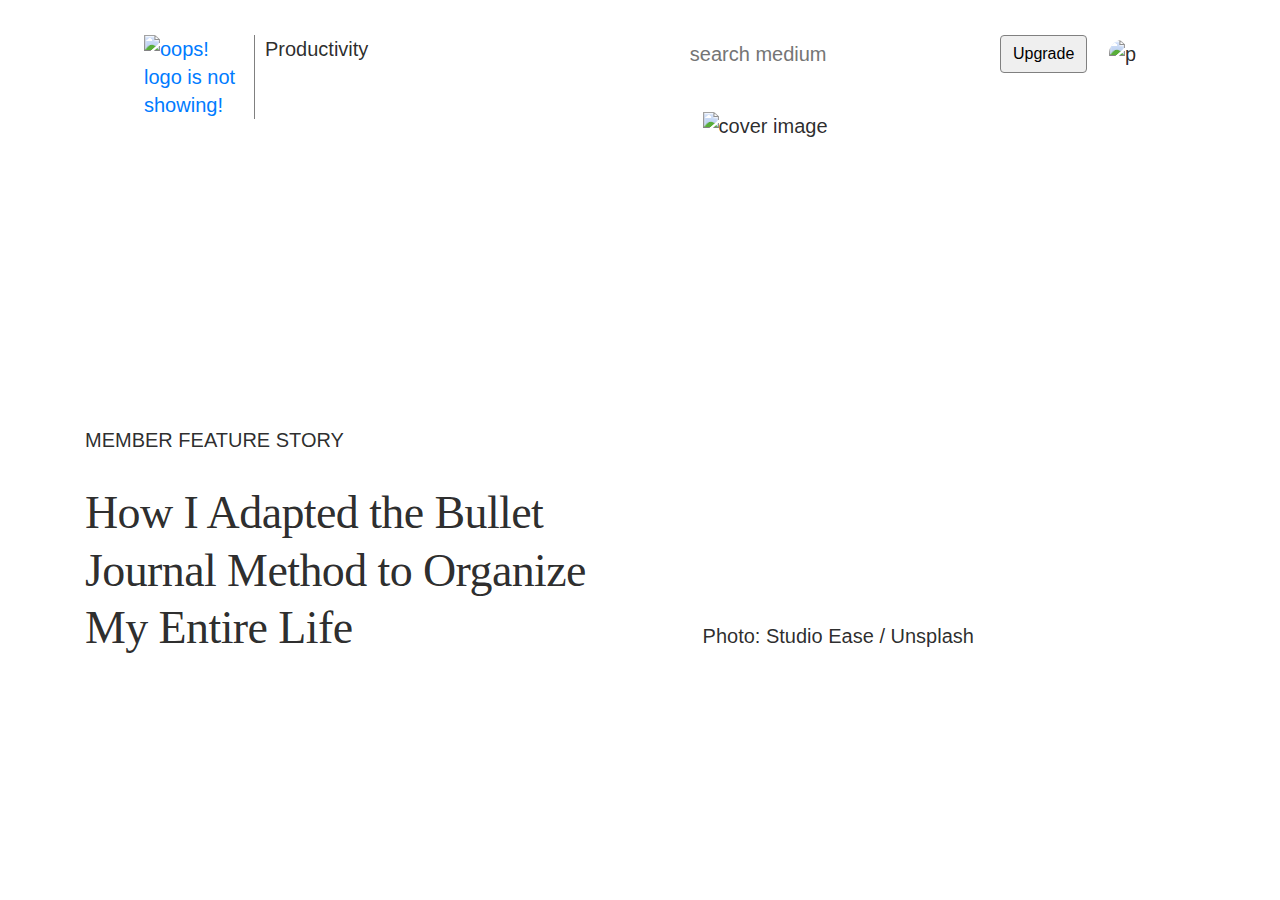
==== blog.html @ 579cd405 "Blog page has started." ====
<!DOCTYPE html>
<html lang="en">

<head>
    <meta charset="UTF-8">
    <meta name="viewport" content="width=device-width, initial-scale=1.0">
    <meta http-equiv="X-UA-Compatible" content="ie=edge">


    <link rel="stylesheet" href="https://maxcdn.bootstrapcdn.com/bootstrap/4.2.1/css/bootstrap.min.css">
    <link rel="stylesheet" href="https://use.fontawesome.com/releases/v5.3.1/css/all.css" integrity="sha384-mzrmE5qonljUremFsqc01SB46JvROS7bZs3IO2EmfFsd15uHvIt+Y8vEf7N7fWAU"
        crossorigin="anonymous">


    <!-- jQuery library -->
    <script src="https://ajax.googleapis.com/ajax/libs/jquery/3.3.1/jquery.min.js"></script>

    <!-- Popper JS -->
    <script src="https://cdnjs.cloudflare.com/ajax/libs/popper.js/1.14.6/umd/popper.min.js"></script>

    <!-- Latest compiled JavaScript -->
    <script src="https://maxcdn.bootstrapcdn.com/bootstrap/4.2.1/js/bootstrap.min.js"></script>

    <!-- Own css file -->
    <link rel="stylesheet" type="text/css" href="css/style.css">

    <title>Blog</title>
</head>

<body>
    <div class="main-body">
        <div class="main-container-box">
            <div class="main-container">
                <!--Header Component Begins-->
                <div class="medium-header">
                    <div class="medium-header-iconbar">
                        <div class="left-icon-box">
                            <div class="left-icon">
                                <a href="#">
                                    <span class="medium-logo">
                                        <img src="https://upload.wikimedia.org/wikipedia/commons/thumb/b/b1/Medium_logo_Wordmark_Black.svg/2000px-Medium_logo_Wordmark_Black.svg.png"
                                            style="max-width: 100px;" alt="oops! logo is not showing!">
                                    </span>
                                </a>
                            </div>
                            <div class="left-topic">
                                <a class="medium-topic link link--noUnderline" href="https://medium.com/topic/productivity">Productivity</a>
                            </div>
                        </div>
                        <div class="right-icon-box">

                            <div class="right-icon">
                                <div class="search-icon">
                                    <i class="fas hover-black fa-search"></i>
                                </div>
                                <div class="search-medium">
                                    <input type="text" id="search-text" placeholder="search medium">
                                </div>
                                <div class="bell-icon">
                                    <i class="far hover-black fa-bell"></i>
                                </div>
                                <div class="upgrade">
                                    <button type="button" class="btn hover-black btn-upgrade">Upgrade</button>
                                </div>
                                <div class="profile">
                                    <img src="https://cdn-images-1.medium.com/fit/c/32/32/0*CBsPYm2P1EeDtfSN" alt="p">
                                </div>




                            </div>
                        </div>
                    </div>
                </div>
                <!--Header Component Ends-->

                <div class="blog-container">
                    <div class="blog-action"></div>
                    <div class="blog-header">
                        <div class="blog-cover-container">
                            <div class="cover-text-box">
                                <div class="medium-caption-box">
                                    <p class="cap-text accentColor--textNormal u-marginBottom12">Member Feature Story</p>
                                </div>
                                <h1 class="medium-h1 marginBottom12">How I Adapted the Bullet Journal Method to
                                    Organize My Entire Life</h1>
                            </div>
                            <div class="cover-image-box">
                                <div class="cover-image">
                                    <img src="https://cdn-images-1.medium.com/max/1600/1*u1QFySlQlYqBUCV_nRx9Tw.jpeg"
                                        alt="cover image">
                                </div>
                                <div class="cover-image-caption"><span
                                        class="caption">
                                        <p class="caption-text">
                                            Photo: 
                                            <a href="https://unsplash.com/photos/6GPBVYLapYQ?utm_source=unsplash&amp;utm_medium=referral&amp;utm_content=creditCopyText" class="link" target="_blank">
                                                Studio Ease
                                            </a>
                                            /
                                            <a href="https://unsplash.com/?utm_source=unsplash&amp;utm_medium=referral&amp;utm_content=creditCopyText" class="link" target="_blank">
                                                Unsplash
                                            </a>
                                        </p>
                                    </span></div>
                            </div>
                        </div>
                    </div>
                    <div class="blog-body"></div>
                    <div class="blog-footer"></div>
                </div>

            </div>
        </div>
    </div>
</body>

</html>
---- css/style.css ----
body {
  font-family: medium-content-sans-serif-font,-apple-system,BlinkMacSystemFont,"Segoe UI",Roboto,Oxygen,Ubuntu,Cantarell,"Open Sans","Helvetica Neue",sans-serif;
  letter-spacing: 0;
  font-weight: 400;
  font-style: normal;
  text-rendering: optimizeLegibility;
  color: rgba(0, 0, 0, 0.84);
  font-size: 20px;
  line-height: 1.4; }

.main-container {
  margin: auto;
  max-width: 100%;
  padding-left: 20px !important;
  padding-right: 20px !important; }
  .main-container .header .medium a .logo img {
    max-width: 40px; }

.left-icon-box {
  position: relative; }

.right-icon-box {
  position: relative;
  float: right; }
  .right-icon-box .right-icon div {
    display: inline-flex;
    flex-direction: row;
    justify-content: flex-end;
    margin-left: 16px;
    vertical-align: middle; }
    .right-icon-box .right-icon div.profile img {
      border-radius: 100%; }
    .right-icon-box .right-icon div #search-text {
      border: none; }
      .right-icon-box .right-icon div #search-text:focus {
        outline: none; }
  .right-icon-box .right-icon div > * {
    cursor: pointer; }

.medium-header-iconbar {
  height: 42px !important;
  padding-left: 20px !important;
  padding-right: 20px !important;
  margin-left: auto !important;
  margin-right: auto !important; }
  .medium-header-iconbar .left-icon-box,
  .medium-header-iconbar .right-icon-box {
    display: inline-flex; }
  .medium-header-iconbar .left-icon {
    margin-right: 10px; }
  .medium-header-iconbar .left-topic {
    border-left: solid 1px gray; }
    .medium-header-iconbar .left-topic .medium-topic {
      vertical-align: baseline;
      font-size: 20px;
      margin-left: 10px; }

.medium-header {
  max-width: 1032px !important;
  margin: 35px auto; }

.btn-upgrade {
  border-color: gray; }

.hover-black:hover {
  border-color: black; }

.link--noUnderline {
  text-decoration: none; }

.link, .link:hover {
  text-decoration: none;
  cursor: pointer;
  color: inherit; }

.cap-text {
  text-transform: uppercase !important; }

.marginBottom12 {
  margin-bottom: 12px !important; }

.medium-h1 {
  font-family: medium-content-title-font, medium-marketing-display-font, Georgia, Cambria, "Times New Roman", Times, serif !important;
  font-style: normal !important;
  font-weight: 400 !important;
  font-size: 46px;
  color: rgba(0, 0, 0, 0.84);
  line-height: 1.25em;
  letter-spacing: -.6px !important; }

p {
  margin-bottom: 30px; }

.nav-item {
  display: inline-block;
  color: rgba(0, 0, 0, 0.54) !important;
  fill: rgba(0, 0, 0, 0.54) !important; }
  .nav-item .nav-text a {
    color: rgba(0, 0, 0, 0.54) !important;
    font-family: medium-content-sans-serif-font, "Lucida Grande", "Lucida Sans Unicode", "Lucida Sans", Geneva, Arial, sans-serif !important;
    font-size: 12px !important;
    line-height: 20px !important;
    font-style: normal !important;
    letter-spacing: .05em !important;
    text-transform: uppercase;
    padding: 0 !important;
    margin-right: 24px; }
    .nav-item .nav-text a:hover {
      color: black !important; }

.medium-navigation-bar nav {
  padding: 0 !important; }

.blog-container {
  margin: 0 65px; }
  .blog-container .blog-header .cover-text-box {
    display: inline-block;
    max-width: 612px;
    width: 100%;
    padding: 60px 60px 32px 0;
    -webkit-box-sizing: border-box;
    box-sizing: border-box; }
  .blog-container .blog-header .cover-image-box {
    display: inline-block; }
    .blog-container .blog-header .cover-image-box .cover-image img {
      height: 60vh;
      min-height: 500px; }
    .blog-container .blog-header .cover-image-box .cover-image-caption {
      padding-top: 10px; }
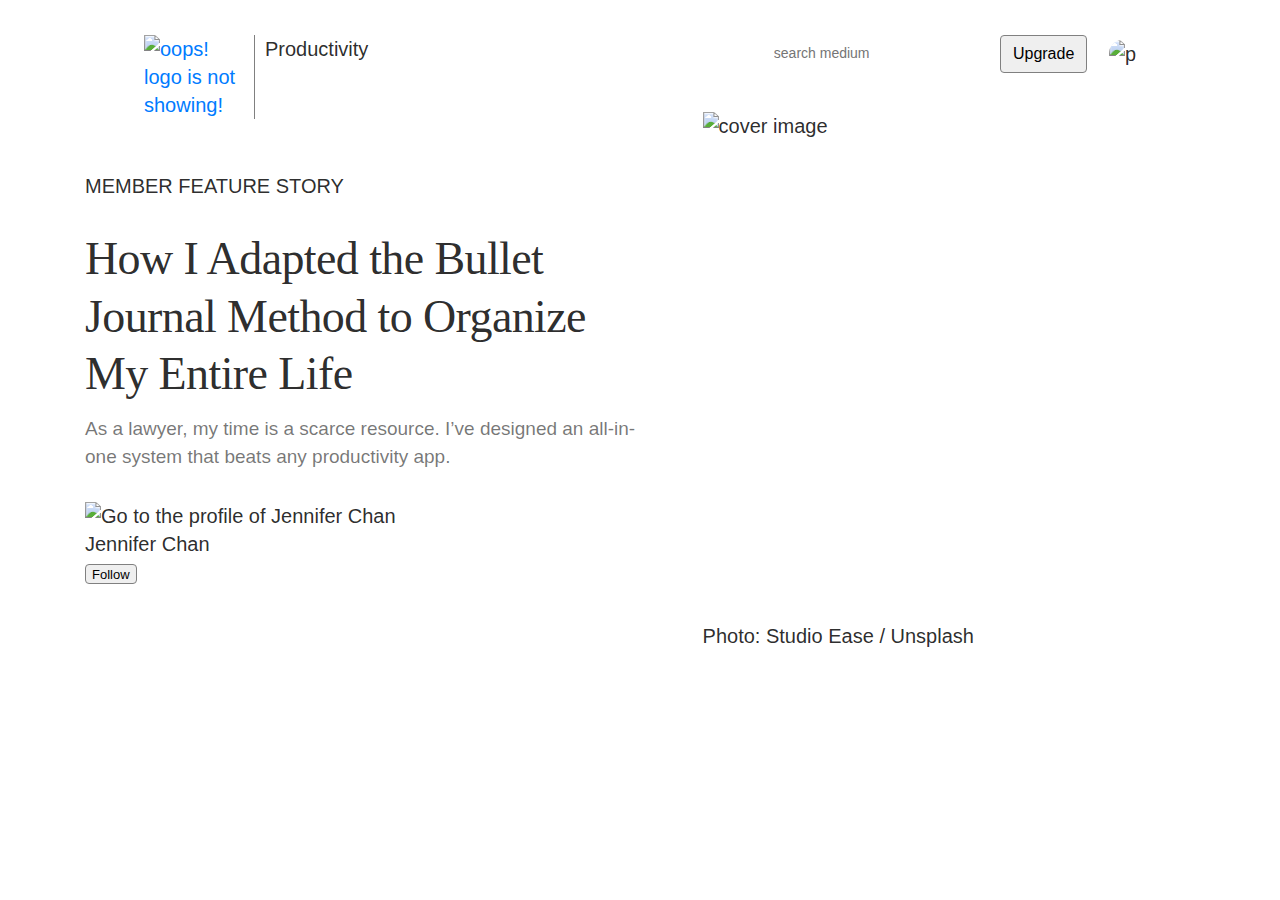
==== commit 79586794: "Home featured stories divided into sections." ====
--- a/blog.html
+++ b/blog.html
@@ -83,23 +83,61 @@
                                 <div class="medium-caption-box">
                                     <p class="cap-text accentColor--textNormal u-marginBottom12">Member Feature Story</p>
                                 </div>
-                                <h1 class="medium-h1 marginBottom12">How I Adapted the Bullet Journal Method to
-                                    Organize My Entire Life</h1>
+                                <h1 class="medium-h1 marginBottom12">
+                                    How I Adapted the Bullet Journal Method to
+                                    Organize My Entire Life
+                                </h1>
+                                <p class="blog-summary">
+                                    As a lawyer, my time is a scarce
+                                    resource. I’ve designed an all-in-one system that beats any productivity app.
+                                </p>
+                                <div class="author-box">
+                                    <div class="blog-author">
+                                        <div class="author-avatar">
+                                            <a class="link avatar" href="https://medium.com/@jennifertchan">
+                                                <img src="https://cdn-images-1.medium.com/fit/c/60/60/1*yZXgOoFcNuENjzXS9jE06A.jpeg"
+                                                    class="avatar-image avatar-image--small" alt="Go to the profile of Jennifer Chan">
+                                            </a>
+                                        </div>
+                                        <div class="author-details-box">
+                                            <div class="author-details">
+                                                <div class="caption-name">
+                                                    <div class="caption-name-link">
+                                                        <a class="link" href="https://medium.com/@jennifertchan">Jennifer
+                                                            Chan</a>
+                                                    </div>
+                                                    <div class="caption-follow">
+                                                        <span class="followState">
+                                                            <button type="button" class="follow-button btn hover-black btn-upgrade">
+                                                                <span class="button-defaultState">Follow</span>
+                                                                <!-- <span class="button-activeState">Following</span> -->
+                                                            </button>
+                                                        </span>
+                                                    </div>
+                                                </div>
+                                                <div class="caption-date">
+
+                                                </div>
+                                            </div>
+                                        </div>
+                                    </div>
+                                </div>
                             </div>
                             <div class="cover-image-box">
                                 <div class="cover-image">
                                     <img src="https://cdn-images-1.medium.com/max/1600/1*u1QFySlQlYqBUCV_nRx9Tw.jpeg"
                                         alt="cover image">
                                 </div>
-                                <div class="cover-image-caption"><span
-                                        class="caption">
+                                <div class="cover-image-caption"><span class="caption">
                                         <p class="caption-text">
-                                            Photo: 
-                                            <a href="https://unsplash.com/photos/6GPBVYLapYQ?utm_source=unsplash&amp;utm_medium=referral&amp;utm_content=creditCopyText" class="link" target="_blank">
+                                            Photo:
+                                            <a href="https://unsplash.com/photos/6GPBVYLapYQ?utm_source=unsplash&amp;utm_medium=referral&amp;utm_content=creditCopyText"
+                                                class="link" target="_blank">
                                                 Studio Ease
                                             </a>
                                             /
-                                            <a href="https://unsplash.com/?utm_source=unsplash&amp;utm_medium=referral&amp;utm_content=creditCopyText" class="link" target="_blank">
+                                            <a href="https://unsplash.com/?utm_source=unsplash&amp;utm_medium=referral&amp;utm_content=creditCopyText"
+                                                class="link" target="_blank">
                                                 Unsplash
                                             </a>
                                         </p>
--- a/css/style.css
+++ b/css/style.css
@@ -91,6 +91,37 @@
 p {
   margin-bottom: 30px; }
 
+.search-medium #search-text {
+  font-size: 14px !important; }
+
+.featured {
+  max-width: 1208px;
+  margin: 12px auto 0 auto; }
+  .featured .featured1,
+  .featured .featured2,
+  .featured .featured3 {
+    display: inline-block;
+    width: 32%; }
+  .featured .featured1 {
+    margin-right: 24px;
+    width: 34.5%; }
+    .featured .featured1 .featured1-post {
+      width: 100%; }
+      .featured .featured1 .featured1-post .featured1-post-img {
+        margin-bottom: 16px; }
+      .featured .featured1 .featured1-post .post-content {
+        margin-left: 88px; }
+  .featured .featured2 {
+    margin-right: 24px;
+    width: 31.5%; }
+  .featured .featured3 {
+    width: 29.1%; }
+    .featured .featured3 .featured3-post .featured3-post-img {
+      width: 100%;
+      margin-bottom: 16px; }
+    .featured .featured3 .featured3-post .post-content {
+      margin-right: 66px; }
+
 .nav-item {
   display: inline-block;
   color: rgba(0, 0, 0, 0.54) !important;
@@ -118,8 +149,19 @@
     max-width: 612px;
     width: 100%;
     padding: 60px 60px 32px 0;
-    -webkit-box-sizing: border-box;
-    box-sizing: border-box; }
+    vertical-align: top; }
+    .blog-container .blog-header .cover-text-box .blog-summary {
+      font-family: medium-content-sans-serif-font, "Lucida Grande", "Lucida Sans Unicode", "Lucida Sans", Geneva, Arial, sans-serif !important;
+      font-weight: 400 !important;
+      font-style: normal !important;
+      letter-spacing: 0 !important;
+      font-size: 19px;
+      color: rgba(0, 0, 0, 0.54);
+      line-height: 28px; }
+    .blog-container .blog-header .cover-text-box .author-box .follow-button {
+      padding: 2px 6px 1px 6px;
+      line-height: 1.2;
+      font-size: 13px; }
   .blog-container .blog-header .cover-image-box {
     display: inline-block; }
     .blog-container .blog-header .cover-image-box .cover-image img {
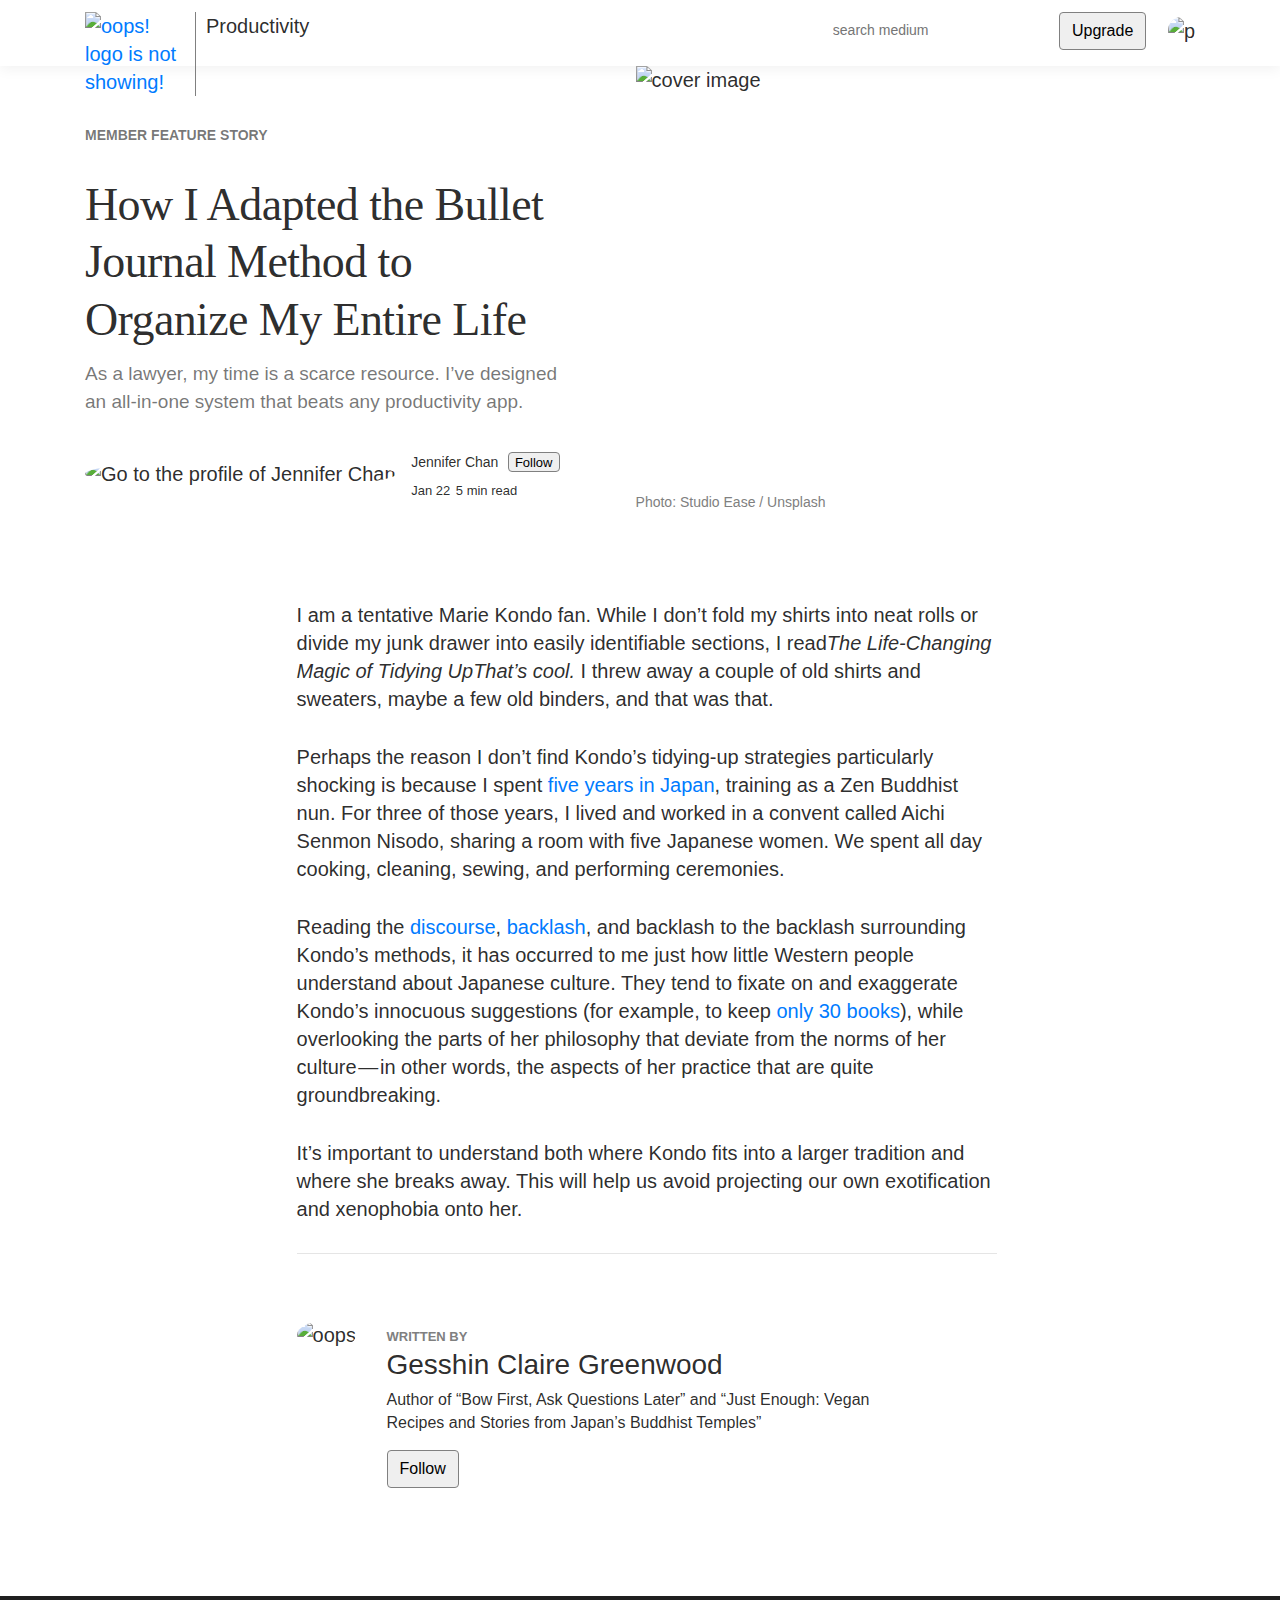
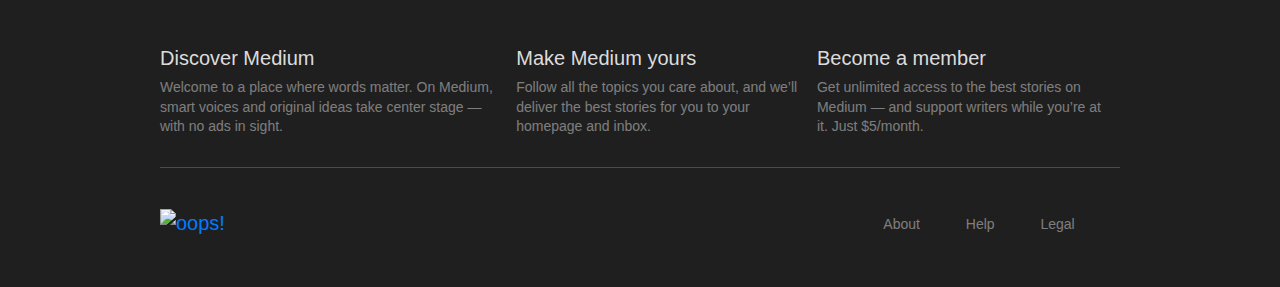
==== commit 5ece3a51: "Blog page done and dusted." ====
--- a/blog.html
+++ b/blog.html
@@ -23,6 +23,8 @@
 
     <!-- Own css file -->
     <link rel="stylesheet" type="text/css" href="css/style.css">
+
+    <script src="js/script.js"></script>
 
     <title>Blog</title>
 </head>
@@ -32,7 +34,7 @@
         <div class="main-container-box">
             <div class="main-container">
                 <!--Header Component Begins-->
-                <div class="medium-header">
+                <div class="medium-blog-header">
                     <div class="medium-header-iconbar">
                         <div class="left-icon-box">
                             <div class="left-icon">
@@ -81,7 +83,7 @@
                         <div class="blog-cover-container">
                             <div class="cover-text-box">
                                 <div class="medium-caption-box">
-                                    <p class="cap-text accentColor--textNormal u-marginBottom12">Member Feature Story</p>
+                                    <p class="cap-text u-marginBottom12"><b>member Feature Story</b></p>
                                 </div>
                                 <h1 class="medium-h1 marginBottom12">
                                     How I Adapted the Bullet Journal Method to
@@ -96,7 +98,7 @@
                                         <div class="author-avatar">
                                             <a class="link avatar" href="https://medium.com/@jennifertchan">
                                                 <img src="https://cdn-images-1.medium.com/fit/c/60/60/1*yZXgOoFcNuENjzXS9jE06A.jpeg"
-                                                    class="avatar-image avatar-image--small" alt="Go to the profile of Jennifer Chan">
+                                                    alt="Go to the profile of Jennifer Chan">
                                             </a>
                                         </div>
                                         <div class="author-details-box">
@@ -116,7 +118,13 @@
                                                     </div>
                                                 </div>
                                                 <div class="caption-date">
-
+                                                    <span class="date">
+                                                        <time>Jan 22</time>
+                                                        <span class="dot"><i class="fas fa-circle"></i></span>
+                                                        <span id="min">5 min read</span>
+                                                        <span class="star"><i class="fas fa-star"></i></span>
+
+                                                    </span>
                                                 </div>
                                             </div>
                                         </div>
@@ -128,7 +136,8 @@
                                     <img src="https://cdn-images-1.medium.com/max/1600/1*u1QFySlQlYqBUCV_nRx9Tw.jpeg"
                                         alt="cover image">
                                 </div>
-                                <div class="cover-image-caption"><span class="caption">
+                                <div class="cover-image-caption">
+                                    <span class="caption">
                                         <p class="caption-text">
                                             Photo:
                                             <a href="https://unsplash.com/photos/6GPBVYLapYQ?utm_source=unsplash&amp;utm_medium=referral&amp;utm_content=creditCopyText"
@@ -141,12 +150,112 @@
                                                 Unsplash
                                             </a>
                                         </p>
-                                    </span></div>
-                            </div>
-                        </div>
-                    </div>
-                    <div class="blog-body"></div>
-                    <div class="blog-footer"></div>
+                                    </span>
+                                </div>
+                            </div>
+                        </div>
+                    </div>
+                    <div class="blog-body">
+                        <div class="media-icon-box">
+                            <div class="media-icon">
+                                <div class="clap">
+                                    <i class="far fa-heart"></i>
+                                </div>
+                                <div class="bookmark">
+                                    <i class="far fa-bookmark"></i>
+                                </div>
+                                <div class="twitter">
+                                    <i class="fab fa-twitter"></i>
+                                </div>
+                                <div class="facebook">
+                                    <i class="fab fa-facebook-square"></i>
+                                </div>
+                            </div>
+                        </div>
+                        <div class="blog-text">
+                            <div class="text">
+                                <p>I am a tentative Marie Kondo fan. While I don’t fold my shirts into neat rolls or
+                                    divide my junk drawer into easily identifiable sections, I read<em class="markup--em markup--p-em">The
+                                        Life-Changing Magic of Tidying Up</em><em class="markup--em markup--p-em">That’s
+                                        cool.</em> I threw away a couple of old shirts and sweaters, maybe a few old
+                                    binders, and that was that.</p>
+
+                                <p>Perhaps the reason I don’t find Kondo’s tidying-up strategies particularly shocking
+                                    is because I spent <a href="#">five years in Japan</a>, training as a Zen Buddhist
+                                    nun. For three of those years, I lived and worked in a convent called Aichi Senmon
+                                    Nisodo, sharing a room with five Japanese women. We spent all day cooking,
+                                    cleaning, sewing, and performing ceremonies.</p>
+
+                                <p>Reading the <a href="#">discourse</a>, <a href="#">backlash</a>, and backlash to the
+                                    backlash surrounding Kondo’s methods, it has occurred to me just how little Western
+                                    people understand about Japanese culture. They tend to fixate on and exaggerate
+                                    Kondo’s innocuous suggestions (for example, to keep <a href="#">only 30 books</a>),
+                                    while overlooking the parts of her philosophy that deviate from the norms of her
+                                    culture — in other words, the aspects of her practice that are quite
+                                    groundbreaking.</p>
+
+                                <p>It’s important to understand both where Kondo fits into a larger tradition and where
+                                    she breaks away. This will help us avoid projecting our own exotification and
+                                    xenophobia onto her.</p>
+                            </div>
+                            <hr>
+                            <div class="author-mention-box">
+                                <div class="author-img">
+                                    <img src="https://cdn-images-1.medium.com/fit/c/300/300/1*ROKcpYecHU4hNEKAfmOnIQ.jpeg"
+                                        alt="oops">
+                                </div>
+                                <div class="details">
+                                    <span class="cap-text"><b>written by</b></span>
+                                    <h3>Gesshin Claire Greenwood</h3>
+                                    <p>Author of “Bow First, Ask Questions Later” and “Just Enough: Vegan Recipes and
+                                        Stories from Japan’s Buddhist Temples”</p>
+                                    <button type="button" class="btn hover-black btn-upgrade">Follow</button>
+                                </div>
+
+                            </div>
+                        </div>
+                    </div>
+                    <div class="blog-footer">
+                        <div class="blog-footer-content">
+                            <section class="text-content">
+                                <div>
+                                    <h5>Discover Medium</h5>
+                                    <p>Welcome to a place where words matter. On Medium, smart voices and original
+                                        ideas take center stage — with no ads in sight. </p>
+                                </div>
+                                <div>
+                                    <h5>Make Medium yours</h5>
+                                    <p>Follow all the topics you care about, and we’ll deliver the best stories for you
+                                        to your homepage and inbox. </p>
+                                </div>
+                                <div>
+                                    <h5>Become a member</h5>
+                                    <p>Get unlimited access to the best stories on Medium — and support writers while
+                                        you’re at it. Just $5/month. </p>
+                                </div>
+                            </section>
+
+                            <section class="last-content">
+
+                                <div class="last-medium">
+                                    <a href="#">
+                                        <span class="medium-logo">
+                                            <img src="https://upload.wikimedia.org/wikipedia/commons/thumb/b/b1/Medium_logo_Wordmark_Black.svg/2000px-Medium_logo_Wordmark_Black.svg.png"
+                                                style="max-width: 100px;" alt="oops!">
+                                        </span>
+                                    </a>
+                                </div>
+
+                                <div class="last-nav">
+                                    <span id="About">About</span>
+                                    <span id="Help">Help</span>
+                                    <span>Legal</span>
+                                </div>
+
+
+                            </section>
+                        </div>
+                    </div>
                 </div>
 
             </div>
--- a/css/style.css
+++ b/css/style.css
@@ -91,8 +91,13 @@
 p {
   margin-bottom: 30px; }
 
-.search-medium #search-text {
-  font-size: 14px !important; }
+.search-medium {
+  display: none; }
+  .search-medium #search-text {
+    font-size: 14px !important; }
+
+hr {
+  max-width: 1032px; }
 
 .featured {
   max-width: 1208px;
@@ -122,6 +127,21 @@
     .featured .featured3 .featured3-post .post-content {
       margin-right: 66px; }
 
+.featured-button {
+  margin-left: 133px;
+  /* display: block; */
+  max-width: 35%;
+  margin-top: 30px; }
+  .featured-button .featured-link {
+    text-transform: uppercase !important;
+    text-decoration: none;
+    font-size: 14px;
+    color: #03a87c !important; }
+  .featured-button .featured-next {
+    font-size: 12px !important;
+    text-decoration: none;
+    color: #03a87c !important; }
+
 .nav-item {
   display: inline-block;
   color: rgba(0, 0, 0, 0.54) !important;
@@ -142,11 +162,22 @@
 .medium-navigation-bar nav {
   padding: 0 !important; }
 
+.medium-blog-header {
+  margin-right: -20px;
+  margin-left: -20px;
+  padding: 12px 65px;
+  z-index: 2;
+  box-shadow: 0 4px 12px 0 rgba(0, 0, 0, 0.05) !important; }
+
+.medium-caption-box p {
+  font-size: 14px;
+  color: rgba(0, 0, 0, 0.54); }
+
 .blog-container {
   margin: 0 65px; }
   .blog-container .blog-header .cover-text-box {
     display: inline-block;
-    max-width: 612px;
+    max-width: 545px;
     width: 100%;
     padding: 60px 60px 32px 0;
     vertical-align: top; }
@@ -166,6 +197,136 @@
     display: inline-block; }
     .blog-container .blog-header .cover-image-box .cover-image img {
       height: 60vh;
-      min-height: 500px; }
+      min-height: 417px; }
     .blog-container .blog-header .cover-image-box .cover-image-caption {
       padding-top: 10px; }
+  .blog-container .avatar {
+    padding-right: 10px !important; }
+    .blog-container .avatar img {
+      border-radius: 100%; }
+  .blog-container .author-avatar {
+    display: inline-block; }
+  .blog-container .author-details-box {
+    display: inline-block;
+    vertical-align: middle; }
+  .blog-container .caption-name-link {
+    font-size: 14px;
+    display: inline-block;
+    padding-right: 4px; }
+  .blog-container .caption-follow {
+    display: inline-block; }
+  .blog-container .date time {
+    font-size: 13px; }
+  .blog-container .date #min {
+    font-size: 13px; }
+  .blog-container .dot {
+    font-size: 2px; }
+  .blog-container .star {
+    font-size: 9px;
+    color: gray !important; }
+  .blog-container .caption-text {
+    font-size: 14px;
+    color: gray !important; }
+  .blog-container .blog-body .media-icon-box {
+    max-width: 20px;
+    /* margin-right: 19px; */
+    display: inline-block;
+    margin-right: 186px;
+    margin-top: 134px; }
+  .blog-container .blog-body .blog-text {
+    display: inline-block;
+    max-width: 740px;
+    padding-left: 20px;
+    padding-right: 20px;
+    margin: 58px auto;
+    vertical-align: top; }
+    .blog-container .blog-body .blog-text .text p > * a {
+      color: #171819 !important; }
+    .blog-container .blog-body .blog-text .author-mention-box {
+      padding-top: 50px !important;
+      padding-bottom: 50px !important; }
+      .blog-container .blog-body .blog-text .author-mention-box .author-img {
+        display: inline-block; }
+        .blog-container .blog-body .blog-text .author-mention-box .author-img img {
+          width: 152px;
+          height: 152px;
+          border-radius: 100%; }
+      .blog-container .blog-body .blog-text .author-mention-box .details {
+        margin-left: 25px !important;
+        display: inline-block;
+        vertical-align: top;
+        max-width: 69%; }
+        .blog-container .blog-body .blog-text .author-mention-box .details span {
+          font-size: 13px;
+          color: gray !important; }
+        .blog-container .blog-body .blog-text .author-mention-box .details p {
+          font-size: 16px;
+          margin-bottom: 16px !important; }
+  .blog-container .blog-footer {
+    background: rgba(0, 0, 0, 0.88);
+    margin-left: -85px;
+    margin-right: -85px; }
+    .blog-container .blog-footer .blog-footer-content {
+      max-width: 1000px !important;
+      padding-top: 50px !important;
+      padding-bottom: 50px !important;
+      padding-left: 20px !important;
+      padding-right: 20px !important;
+      margin-left: auto !important;
+      margin-right: auto !important; }
+      .blog-container .blog-footer .blog-footer-content .text-content {
+        color: rgba(255, 255, 255, 0.85);
+        display: flex !important; }
+        .blog-container .blog-footer .blog-footer-content .text-content div {
+          margin-right: 16px !important; }
+        .blog-container .blog-footer .blog-footer-content .text-content p {
+          font-size: 14px;
+          opacity: 0.5; }
+      .blog-container .blog-footer .blog-footer-content .last-content {
+        border-top: 1px solid !important;
+        border-color: rgba(255, 255, 255, 0.2) !important;
+        padding-top: 40px !important; }
+        .blog-container .blog-footer .blog-footer-content .last-content .last-medium {
+          display: inline-block; }
+        .blog-container .blog-footer .blog-footer-content .last-content .last-nav {
+          display: inline-block;
+          color: rgba(255, 255, 255, 0.85);
+          font-size: 14px;
+          width: 200px !important;
+          margin-left: 68%;
+          opacity: 0.5; }
+          .blog-container .blog-footer .blog-footer-content .last-content .last-nav #About {
+            padding-right: 42px; }
+          .blog-container .blog-footer .blog-footer-content .last-content .last-nav #Help {
+            padding-right: 42px; }
+
+.home-frontpage-left {
+  max-width: 680px;
+  padding-right: 24px !important;
+  display: inline-block; }
+
+.home-frontpage-right {
+  width: 328px;
+  display: inline-block; }
+
+.popular-list-title {
+  border-bottom: 1px solid rgba(0, 0, 0, 0.15) !important;
+  padding-bottom: 16px !important;
+  margin-right: 32px !important;
+  margin-left: 32px !important;
+  margin-top: 32px !important;
+  cursor: pointer; }
+
+.home-frontpage-container {
+  max-width: 1032px !important;
+  margin: 0 auto; }
+
+.list {
+  padding: 32px !important;
+  list-style: none; }
+  .list li > * {
+    margin-bottom: 24px !important; }
+    .list li > * .list-number {
+      display: inline-block; }
+    .list li > * .list-textbox {
+      display: inline-block; }
